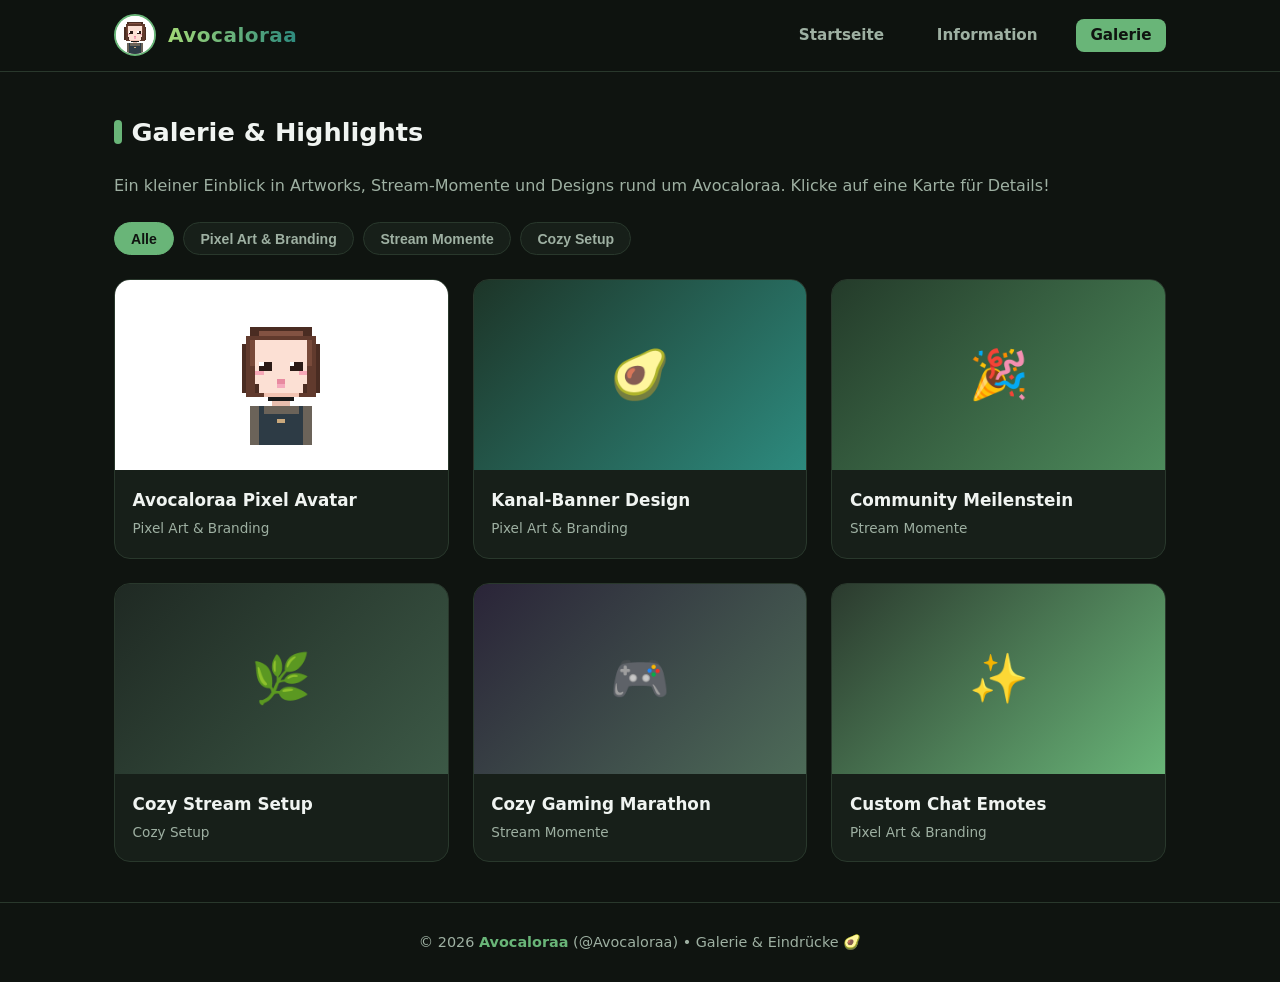
==== gallery.html @ ba7eb3cc "Add files via upload" ====
<!DOCTYPE html>
<html lang="de">
<head>
  <meta charset="UTF-8" />
  <meta name="viewport" content="width=device-width, initial-scale=1.0" />
  <title>Avocaloraa | Galerie</title>
  <link rel="stylesheet" href="style.css" />
</head>
<body>
  <header>
    <div class="nav-container">
      <a href="index.html" class="brand">
        <img src="logo.svg" alt="Avocaloraa Logo" />
        <span>Avocaloraa</span>
      </a>
      <nav>
        <ul>
          <li><a href="index.html">Startseite</a></li>
          <li><a href="info.html">Information</a></li>
          <li><a href="gallery.html" class="active">Galerie</a></li>
        </ul>
      </nav>
    </div>
  </header>

  <main>
    <h2 class="section-title">Galerie &amp; Highlights</h2>
    <p style="color: var(--text-muted); margin-bottom: 1.5rem;">
      Ein kleiner Einblick in Artworks, Stream-Momente und Designs rund um Avocaloraa. Klicke auf eine Karte für Details!
    </p>

    <div class="filter-bar">
      <button class="filter-btn active" data-filter="all">Alle</button>
      <button class="filter-btn" data-filter="art">Pixel Art &amp; Branding</button>
      <button class="filter-btn" data-filter="stream">Stream Momente</button>
      <button class="filter-btn" data-filter="setup">Cozy Setup</button>
    </div>

    <div class="gallery-grid" id="galleryGrid">
      <div class="gallery-item" data-category="art" data-title="Avocaloraa Pixel Avatar" data-desc="Das offizielle Pixel-Art Profilbild im gemütlichen Retro-Look.">
        <div class="gallery-thumb" style="background: #ffffff;">
          <img src="logo.svg" alt="Pixel Avatar" style="height: 140px; width: 140px;" />
        </div>
        <div class="gallery-caption">
          <h4>Avocaloraa Pixel Avatar</h4>
          <p>Pixel Art &amp; Branding</p>
        </div>
      </div>

      <div class="gallery-item" data-category="art" data-title="Kanal-Banner Design" data-desc="Der charakteristische Avocado-Schriftzug in Türkis und Waldgrün.">
        <div class="gallery-thumb" style="background: linear-gradient(135deg, #1d3528, #2d8a7e);">
          🥑
        </div>
        <div class="gallery-caption">
          <h4>Kanal-Banner Design</h4>
          <p>Pixel Art &amp; Branding</p>
        </div>
      </div>

      <div class="gallery-item" data-category="stream" data-title="Erster Meilenstein: 100+ Subs" data-desc="Ein unvergesslicher Abend gemeinsam mit der gesamten Community!">
        <div class="gallery-thumb" style="background: linear-gradient(135deg, #243b2a, #4d8b5c);">
          🎉
        </div>
        <div class="gallery-caption">
          <h4>Community Meilenstein</h4>
          <p>Stream Momente</p>
        </div>
      </div>

      <div class="gallery-item" data-category="setup" data-title="Cozy Desk &amp; Lichtstimmung" data-desc="Warmes Licht, Pflanzen und bereit für entspannte Abend-Streams.">
        <div class="gallery-thumb" style="background: linear-gradient(135deg, #1f2923, #3c5946);">
          🌿
        </div>
        <div class="gallery-caption">
          <h4>Cozy Stream Setup</h4>
          <p>Cozy Setup</p>
        </div>
      </div>

      <div class="gallery-item" data-category="stream" data-title="Cozy Gaming Marathon" data-desc="Stundenlanges Bauen, Entdecken und Lachen im Livestream.">
        <div class="gallery-thumb" style="background: linear-gradient(135deg, #2a2438, #4d6b58);">
          🎮
        </div>
        <div class="gallery-caption">
          <h4>Cozy Gaming Marathon</h4>
          <p>Stream Momente</p>
        </div>
      </div>

      <div class="gallery-item" data-category="art" data-title="Custom Chat Emotes" data-desc="Kleine Avocado- und Reaktions-Emotes für Abonnenten im Chat.">
        <div class="gallery-thumb" style="background: linear-gradient(135deg, #2b3a2e, #69b578);">
          ✨
        </div>
        <div class="gallery-caption">
          <h4>Custom Chat Emotes</h4>
          <p>Pixel Art &amp; Branding</p>
        </div>
      </div>
    </div>
  </main>

  <!-- Lightbox Modal -->
  <div class="modal" id="lightboxModal">
    <div class="modal-content">
      <button class="modal-close" id="closeModal">&times;</button>
      <div id="modalPreview" style="font-size: 4rem; margin-bottom: 1rem;"></div>
      <h3 id="modalTitle" style="color: var(--accent-lime); margin-bottom: 0.5rem;"></h3>
      <p id="modalDesc" style="color: var(--text-muted);"></p>
    </div>
  </div>

  <footer>
    <p>&copy; 2026 <span>Avocaloraa</span> (@Avocaloraa) • Galerie &amp; Eindrücke 🥑</p>
  </footer>

  <script>
    // Filterfunktion
    const filterBtns = document.querySelectorAll('.filter-btn');
    const items = document.querySelectorAll('.gallery-item');

    filterBtns.forEach(btn => {
      btn.addEventListener('click', () => {
        filterBtns.forEach(b => b.classList.remove('active'));
        btn.classList.add('active');
        const filter = btn.dataset.filter;

        items.forEach(item => {
          if (filter === 'all' || item.dataset.category === filter) {
            item.style.display = 'block';
          } else {
            item.style.display = 'none';
          }
        });
      });
    });

    // Lightbox Vorschau
    const modal = document.getElementById('lightboxModal');
    const modalTitle = document.getElementById('modalTitle');
    const modalDesc = document.getElementById('modalDesc');
    const modalPreview = document.getElementById('modalPreview');
    const closeModal = document.getElementById('closeModal');

    items.forEach(item => {
      item.addEventListener('click', () => {
        modalTitle.textContent = item.dataset.title;
        modalDesc.textContent = item.dataset.desc;
        modalPreview.innerHTML = item.querySelector('.gallery-thumb').innerHTML;
        modal.classList.add('open');
      });
    });

    closeModal.addEventListener('click', () => modal.classList.remove('open'));
    modal.addEventListener('click', (e) => {
      if (e.target === modal) modal.classList.remove('open');
    });
  </script>
</body>
</html>
---- style.css ----
/* Avocaloraa Website Stylesheet */
:root {
  --bg-dark: #0f1410;
  --bg-card: #171f19;
  --bg-card-hover: #1e2820;
  --accent-green: #69b578;
  --accent-lime: #a3d977;
  --accent-teal: #2d8a7e;
  --accent-pink: #f4a4b8;
  --text-main: #f0f4f1;
  --text-muted: #9eb0a2;
  --border-color: #29382c;
}

* {
  box-sizing: border-box;
  margin: 0;
  padding: 0;
}

body {
  font-family: 'Segoe UI', system-ui, -apple-system, sans-serif;
  background-color: var(--bg-dark);
  color: var(--text-main);
  line-height: 1.6;
  min-height: 100vh;
  display: flex;
  flex-direction: column;
}

/* Navigation */
header {
  background-color: rgba(15, 20, 16, 0.92);
  backdrop-filter: blur(10px);
  border-bottom: 1px solid var(--border-color);
  position: sticky;
  top: 0;
  z-index: 100;
}

.nav-container {
  max-width: 1100px;
  margin: 0 auto;
  padding: 0.9rem 1.5rem;
  display: flex;
  justify-content: space-between;
  align-items: center;
}

.brand {
  display: flex;
  align-items: center;
  gap: 0.75rem;
  text-decoration: none;
  color: var(--text-main);
  font-weight: 700;
  font-size: 1.25rem;
  letter-spacing: 0.5px;
}

.brand img, .brand svg {
  width: 42px;
  height: 42px;
  border-radius: 50%;
  border: 2px solid var(--accent-green);
  background: #ffffff;
}

.brand span {
  background: linear-gradient(90deg, var(--accent-lime), var(--accent-teal));
  -webkit-background-clip: text;
  -webkit-text-fill-color: transparent;
}

nav ul {
  list-style: none;
  display: flex;
  gap: 1.5rem;
}

nav a {
  text-decoration: none;
  color: var(--text-muted);
  font-weight: 600;
  font-size: 0.95rem;
  padding: 0.45rem 0.9rem;
  border-radius: 8px;
  transition: all 0.2s ease;
}

nav a:hover, nav a.active {
  color: var(--bg-dark);
  background-color: var(--accent-green);
}

/* Main Content */
main {
  flex: 1;
  max-width: 1100px;
  width: 100%;
  margin: 0 auto;
  padding: 2.5rem 1.5rem;
}

/* Hero Section */
.hero {
  background: linear-gradient(135deg, #162219 0%, #111915 100%);
  border: 1px solid var(--border-color);
  border-radius: 20px;
  padding: 3rem 2rem;
  text-align: center;
  position: relative;
  overflow: hidden;
  margin-bottom: 2.5rem;
}

.hero::before {
  content: "";
  position: absolute;
  top: -60px;
  right: -60px;
  width: 220px;
  height: 220px;
  background: radial-gradient(circle, rgba(105, 181, 120, 0.18) 0%, transparent 70%);
  pointer-events: none;
}

.avatar-wrapper {
  width: 130px;
  height: 130px;
  margin: 0 auto 1.25rem;
  border-radius: 50%;
  padding: 4px;
  background: linear-gradient(135deg, var(--accent-lime), var(--accent-teal));
  box-shadow: 0 10px 25px rgba(0, 0, 0, 0.45);
}

.avatar-inner {
  width: 100%;
  height: 100%;
  border-radius: 50%;
  background: #ffffff;
  overflow: hidden;
  display: flex;
  align-items: center;
  justify-content: center;
}

.hero h1 {
  font-size: 2.4rem;
  margin-bottom: 0.35rem;
}

.handle {
  color: var(--accent-lime);
  font-weight: 600;
  font-size: 1.05rem;
  margin-bottom: 1rem;
  display: inline-block;
}

.hero p {
  color: var(--text-muted);
  max-width: 620px;
  margin: 0 auto 1.75rem;
  font-size: 1.05rem;
}

.cta-group {
  display: flex;
  justify-content: center;
  gap: 1rem;
  flex-wrap: wrap;
}

.btn {
  display: inline-flex;
  align-items: center;
  gap: 0.5rem;
  padding: 0.75rem 1.5rem;
  border-radius: 10px;
  font-weight: 600;
  text-decoration: none;
  transition: transform 0.2s ease, background-color 0.2s ease;
  cursor: pointer;
  border: none;
}

.btn:hover {
  transform: translateY(-2px);
}

.btn-primary {
  background-color: var(--accent-green);
  color: var(--bg-dark);
}

.btn-primary:hover {
  background-color: var(--accent-lime);
}

.btn-secondary {
  background-color: var(--bg-card);
  color: var(--text-main);
  border: 1px solid var(--border-color);
}

.btn-secondary:hover {
  background-color: var(--bg-card-hover);
}

/* Grid & Cards */
.section-title {
  font-size: 1.6rem;
  margin-bottom: 1.25rem;
  display: flex;
  align-items: center;
  gap: 0.6rem;
}

.section-title::before {
  content: "";
  display: inline-block;
  width: 8px;
  height: 24px;
  border-radius: 4px;
  background: var(--accent-green);
}

.grid-3 {
  display: grid;
  grid-template-columns: repeat(auto-fit, minmax(280px, 1fr));
  gap: 1.5rem;
  margin-bottom: 2.5rem;
}

.grid-2 {
  display: grid;
  grid-template-columns: repeat(auto-fit, minmax(320px, 1fr));
  gap: 1.5rem;
  margin-bottom: 2.5rem;
}

.card {
  background-color: var(--bg-card);
  border: 1px solid var(--border-color);
  border-radius: 16px;
  padding: 1.5rem;
  transition: border-color 0.2s ease, transform 0.2s ease;
}

.card:hover {
  border-color: var(--accent-green);
  transform: translateY(-3px);
}

.card h3 {
  margin-bottom: 0.6rem;
  color: var(--accent-lime);
  font-size: 1.2rem;
}

.card p {
  color: var(--text-muted);
  font-size: 0.95rem;
}

.badge {
  display: inline-block;
  padding: 0.25rem 0.65rem;
  border-radius: 999px;
  font-size: 0.78rem;
  font-weight: 600;
  background: rgba(105, 181, 120, 0.15);
  color: var(--accent-lime);
  margin-bottom: 0.75rem;
}

/* Info Table / Schedule */
.schedule-list {
  list-style: none;
}

.schedule-list li {
  display: flex;
  justify-content: space-between;
  padding: 0.75rem 0;
  border-bottom: 1px solid var(--border-color);
  font-size: 0.95rem;
}

.schedule-list li:last-child {
  border-bottom: none;
}

.schedule-day {
  font-weight: 600;
  color: var(--text-main);
}

.schedule-topic {
  color: var(--accent-green);
}

/* Gallery */
.filter-bar {
  display: flex;
  gap: 0.6rem;
  flex-wrap: wrap;
  margin-bottom: 1.5rem;
}

.filter-btn {
  background: var(--bg-card);
  color: var(--text-muted);
  border: 1px solid var(--border-color);
  padding: 0.45rem 1rem;
  border-radius: 999px;
  cursor: pointer;
  font-weight: 600;
  font-size: 0.88rem;
  transition: all 0.2s ease;
}

.filter-btn.active, .filter-btn:hover {
  background: var(--accent-green);
  color: var(--bg-dark);
  border-color: var(--accent-green);
}

.gallery-grid {
  display: grid;
  grid-template-columns: repeat(auto-fill, minmax(260px, 1fr));
  gap: 1.5rem;
}

.gallery-item {
  background: var(--bg-card);
  border: 1px solid var(--border-color);
  border-radius: 16px;
  overflow: hidden;
  transition: transform 0.25s ease, border-color 0.25s ease;
  cursor: pointer;
}

.gallery-item:hover {
  transform: translateY(-4px);
  border-color: var(--accent-lime);
}

.gallery-thumb {
  height: 190px;
  display: flex;
  align-items: center;
  justify-content: center;
  font-size: 3rem;
  position: relative;
}

.gallery-caption {
  padding: 1.1rem;
}

.gallery-caption h4 {
  margin-bottom: 0.25rem;
  font-size: 1.05rem;
}

.gallery-caption p {
  font-size: 0.85rem;
  color: var(--text-muted);
}

/* Lightbox Modal */
.modal {
  display: none;
  position: fixed;
  inset: 0;
  background: rgba(0, 0, 0, 0.82);
  z-index: 200;
  align-items: center;
  justify-content: center;
  padding: 1.5rem;
}

.modal.open {
  display: flex;
}

.modal-content {
  background: var(--bg-card);
  border: 1px solid var(--accent-green);
  border-radius: 18px;
  max-width: 520px;
  width: 100%;
  padding: 2rem;
  text-align: center;
  position: relative;
}

.modal-close {
  position: absolute;
  top: 1rem;
  right: 1.2rem;
  background: none;
  border: none;
  color: var(--text-muted);
  font-size: 1.6rem;
  cursor: pointer;
}

/* Footer */
footer {
  border-top: 1px solid var(--border-color);
  text-align: center;
  padding: 1.75rem 1.5rem;
  color: var(--text-muted);
  font-size: 0.9rem;
  margin-top: auto;
}

footer span {
  color: var(--accent-green);
  font-weight: 600;
}

@media (max-width: 640px) {
  .nav-container {
    flex-direction: column;
    gap: 0.75rem;
  }
  .hero h1 {
    font-size: 1.9rem;
  }
}
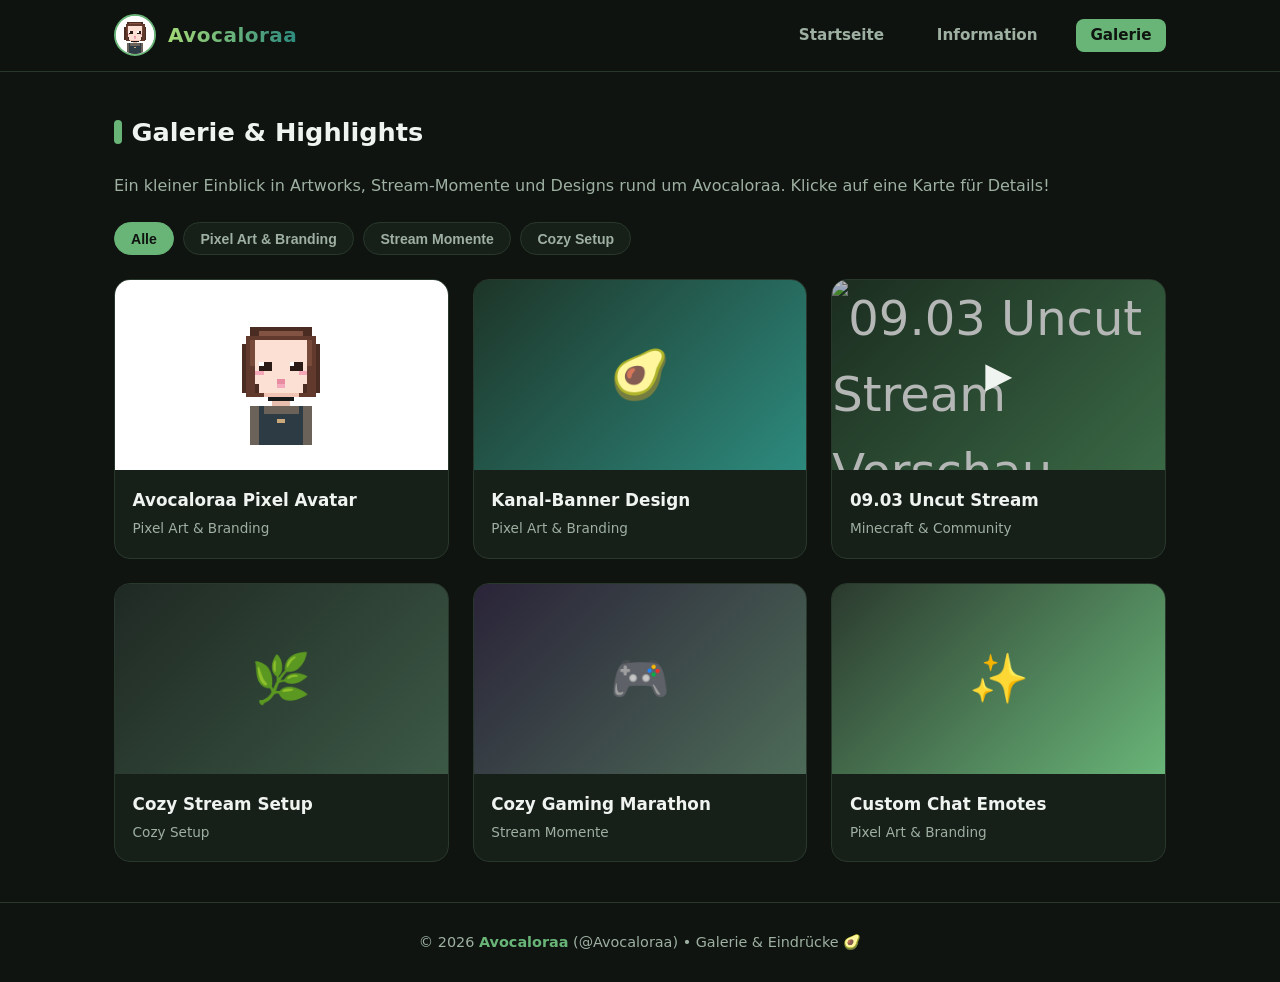
==== commit 7a35d2a4: "Update gallery.html" ====
--- a/gallery.html
+++ b/gallery.html
@@ -57,15 +57,25 @@
         </div>
       </div>
 
-      <div class="gallery-item" data-category="stream" data-title="Erster Meilenstein: 100+ Subs" data-desc="Ein unvergesslicher Abend gemeinsam mit der gesamten Community!">
-        <div class="gallery-thumb" style="background: linear-gradient(135deg, #243b2a, #4d8b5c);">
-          🎉
-        </div>
-        <div class="gallery-caption">
-          <h4>Community Meilenstein</h4>
-          <p>Stream Momente</p>
-        </div>
-      </div>
+      <div class="gallery-item"
+     data-category="stream"
+     data-title="09.03 Uncut Stream"
+     data-desc="Minecraft-Runde, Community-Momente und Lieblingstiere wie Erdmännchen und rote Pandas."
+     data-yt="i-PaVcAIdPs">
+  <div class="gallery-thumb" style="background: linear-gradient(135deg, #243b2a, #4d8b5c); position: relative; cursor: pointer; overflow: hidden;">
+    <img src="https://img.youtube.com/vi/i-PaVcAIdPs/hqdefault.jpg"
+         alt="09.03 Uncut Stream Vorschau"
+         style="width: 100%; height: 100%; object-fit: cover; display: block;">
+    <span style="position: absolute; inset: 0; display: grid; place-items: center; font-size: 2.2rem; background: rgba(0,0,0,0.25);">
+      ▶️
+    </span>
+  </div>
+  <div class="gallery-caption">
+    <h4>09.03 Uncut Stream</h4>
+    <p>Minecraft &amp; Community</p>
+  </div>
+</div>
+
 
       <div class="gallery-item" data-category="setup" data-title="Cozy Desk &amp; Lichtstimmung" data-desc="Warmes Licht, Pflanzen und bereit für entspannte Abend-Streams.">
         <div class="gallery-thumb" style="background: linear-gradient(135deg, #1f2923, #3c5946);">
@@ -114,46 +124,67 @@
   </footer>
 
   <script>
-    // Filterfunktion
-    const filterBtns = document.querySelectorAll('.filter-btn');
-    const items = document.querySelectorAll('.gallery-item');
+  // Filterfunktion
+  const filterBtns = document.querySelectorAll('.filter-btn');
+  const items = document.querySelectorAll('.gallery-item');
 
-    filterBtns.forEach(btn => {
-      btn.addEventListener('click', () => {
-        filterBtns.forEach(b => b.classList.remove('active'));
-        btn.classList.add('active');
-        const filter = btn.dataset.filter;
+  filterBtns.forEach(btn => {
+    btn.addEventListener('click', () => {
+      filterBtns.forEach(b => b.classList.remove('active'));
+      btn.classList.add('active');
+      const filter = btn.dataset.filter;
 
-        items.forEach(item => {
-          if (filter === 'all' || item.dataset.category === filter) {
-            item.style.display = 'block';
-          } else {
-            item.style.display = 'none';
-          }
-        });
+      items.forEach(item => {
+        if (filter === 'all' || item.dataset.category === filter) {
+          item.style.display = 'block';
+        } else {
+          item.style.display = 'none';
+        }
       });
     });
+  });
 
-    // Lightbox Vorschau
-    const modal = document.getElementById('lightboxModal');
-    const modalTitle = document.getElementById('modalTitle');
-    const modalDesc = document.getElementById('modalDesc');
-    const modalPreview = document.getElementById('modalPreview');
-    const closeModal = document.getElementById('closeModal');
+  // Lightbox Vorschau
+  const modal = document.getElementById('lightboxModal');
+  const modalTitle = document.getElementById('modalTitle');
+  const modalDesc = document.getElementById('modalDesc');
+  const modalPreview = document.getElementById('modalPreview');
+  const closeModal = document.getElementById('closeModal');
 
-    items.forEach(item => {
-      item.addEventListener('click', () => {
-        modalTitle.textContent = item.dataset.title;
-        modalDesc.textContent = item.dataset.desc;
+  function closeLightbox() {
+    modal.classList.remove('open');
+    modalPreview.innerHTML = ''; // Stoppt laufende Videos sofort beim Schließen
+  }
+
+  items.forEach(item => {
+    item.addEventListener('click', () => {
+      const videoId = item.dataset.yt;
+
+      modalTitle.textContent = item.dataset.title;
+      modalDesc.textContent = item.dataset.desc;
+
+      if (videoId) {
+        modalPreview.innerHTML = `
+          <iframe
+            src="https://www.youtube-nocookie.com/embed/${videoId}?autoplay=1"
+            title="${item.dataset.title || 'YouTube Video'}"
+            style="width: 100%; aspect-ratio: 16 / 9; border: 0; border-radius: 8px;"
+            allow="accelerometer; autoplay; clipboard-write; encrypted-media; gyroscope; picture-in-picture"
+            allowfullscreen>
+          </iframe>
+        `;
+      } else {
         modalPreview.innerHTML = item.querySelector('.gallery-thumb').innerHTML;
-        modal.classList.add('open');
-      });
+      }
+
+      modal.classList.add('open');
     });
+  });
 
-    closeModal.addEventListener('click', () => modal.classList.remove('open'));
-    modal.addEventListener('click', (e) => {
-      if (e.target === modal) modal.classList.remove('open');
-    });
-  </script>
+  closeModal.addEventListener('click', closeLightbox);
+  modal.addEventListener('click', (e) => {
+    if (e.target === modal) closeLightbox();
+  });
+</script>
 </body>
 </html>
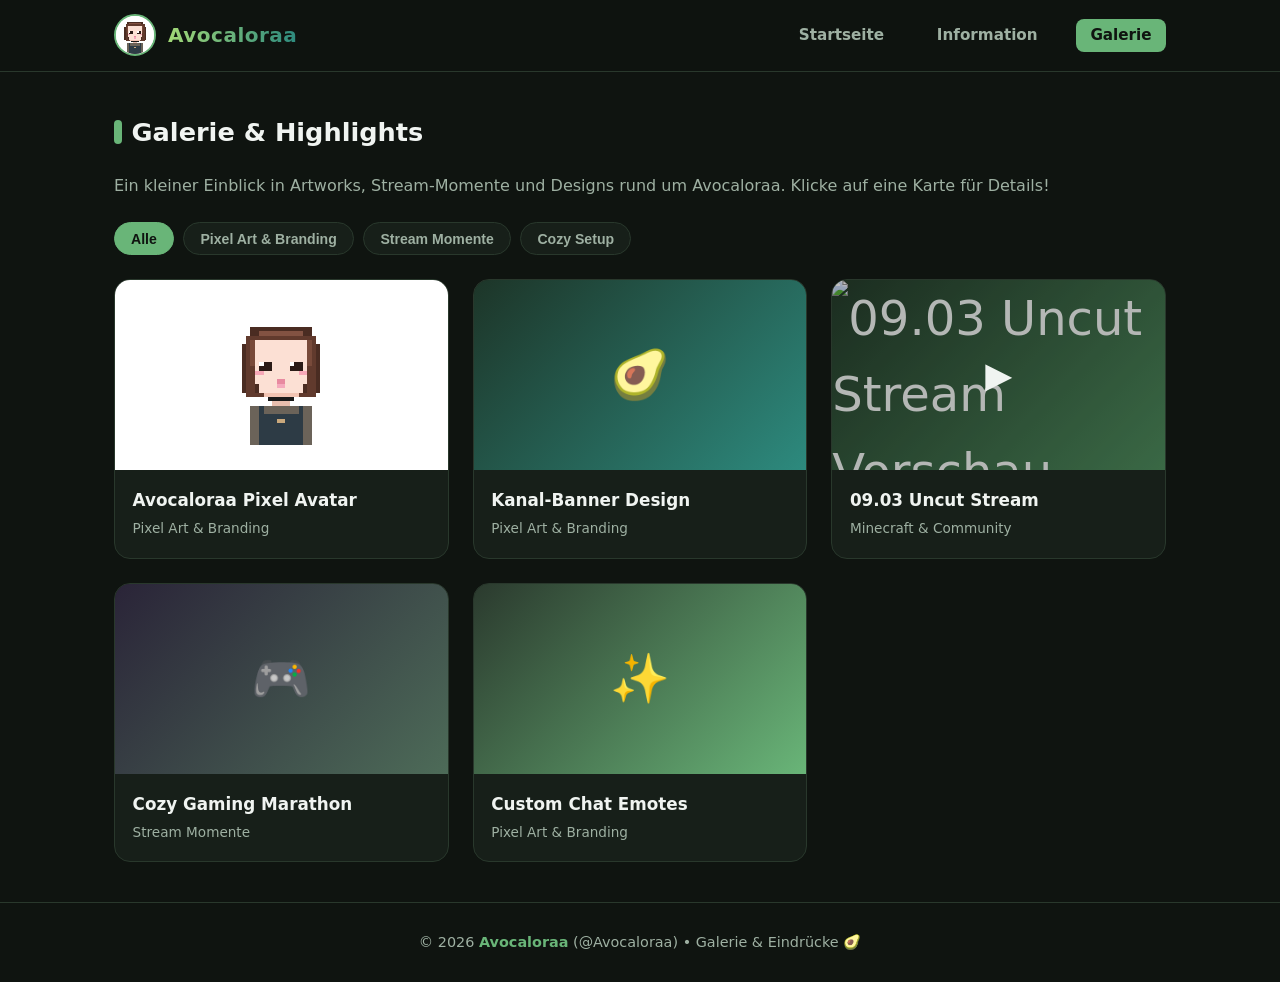
==== commit f46548a4: "j" ====
--- a/gallery.html
+++ b/gallery.html
@@ -77,15 +77,7 @@
 </div>
 
 
-      <div class="gallery-item" data-category="setup" data-title="Cozy Desk &amp; Lichtstimmung" data-desc="Warmes Licht, Pflanzen und bereit für entspannte Abend-Streams.">
-        <div class="gallery-thumb" style="background: linear-gradient(135deg, #1f2923, #3c5946);">
-          🌿
-        </div>
-        <div class="gallery-caption">
-          <h4>Cozy Stream Setup</h4>
-          <p>Cozy Setup</p>
-        </div>
-      </div>
+
 
       <div class="gallery-item" data-category="stream" data-title="Cozy Gaming Marathon" data-desc="Stundenlanges Bauen, Entdecken und Lachen im Livestream.">
         <div class="gallery-thumb" style="background: linear-gradient(135deg, #2a2438, #4d6b58);">
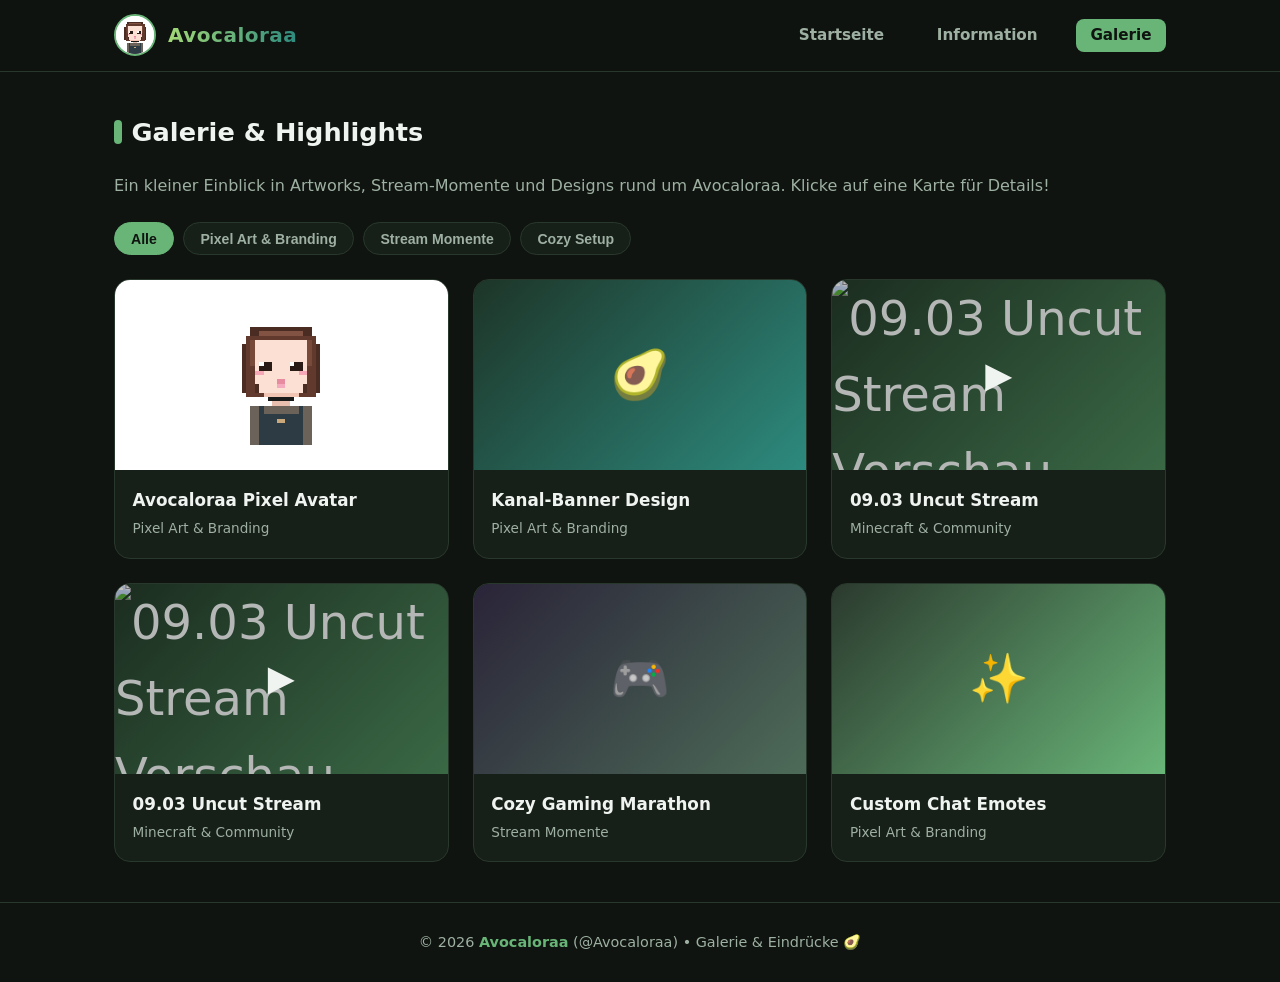
==== commit d8755514: "Update gallery.html" ====
--- a/gallery.html
+++ b/gallery.html
@@ -77,6 +77,24 @@
 </div>
 
 
+<div class="gallery-item"
+     data-category="stream"
+     data-title="09.03 Uncut Stream"
+     data-desc="Minecraft-Runde, Community-Momente und Lieblingstiere wie Erdmännchen und rote Pandas."
+     data-yt="0iMN-wV8Jn4">
+  <div class="gallery-thumb" style="background: linear-gradient(135deg, #243b2a, #4d8b5c); position: relative; cursor: pointer; overflow: hidden;">
+    <img src="https://img.youtube.com/vi/0iMN-wV8Jn4/hqdefault.jpg"
+         alt="09.03 Uncut Stream Vorschau"
+         style="width: 100%; height: 100%; object-fit: cover; display: block;">
+    <span style="position: absolute; inset: 0; display: grid; place-items: center; font-size: 2.2rem; background: rgba(0,0,0,0.25);">
+      ▶️
+    </span>
+  </div>
+  <div class="gallery-caption">
+    <h4>09.03 Uncut Stream</h4>
+    <p>Minecraft &amp; Community</p>
+  </div>
+</div>
 
 
       <div class="gallery-item" data-category="stream" data-title="Cozy Gaming Marathon" data-desc="Stundenlanges Bauen, Entdecken und Lachen im Livestream.">
